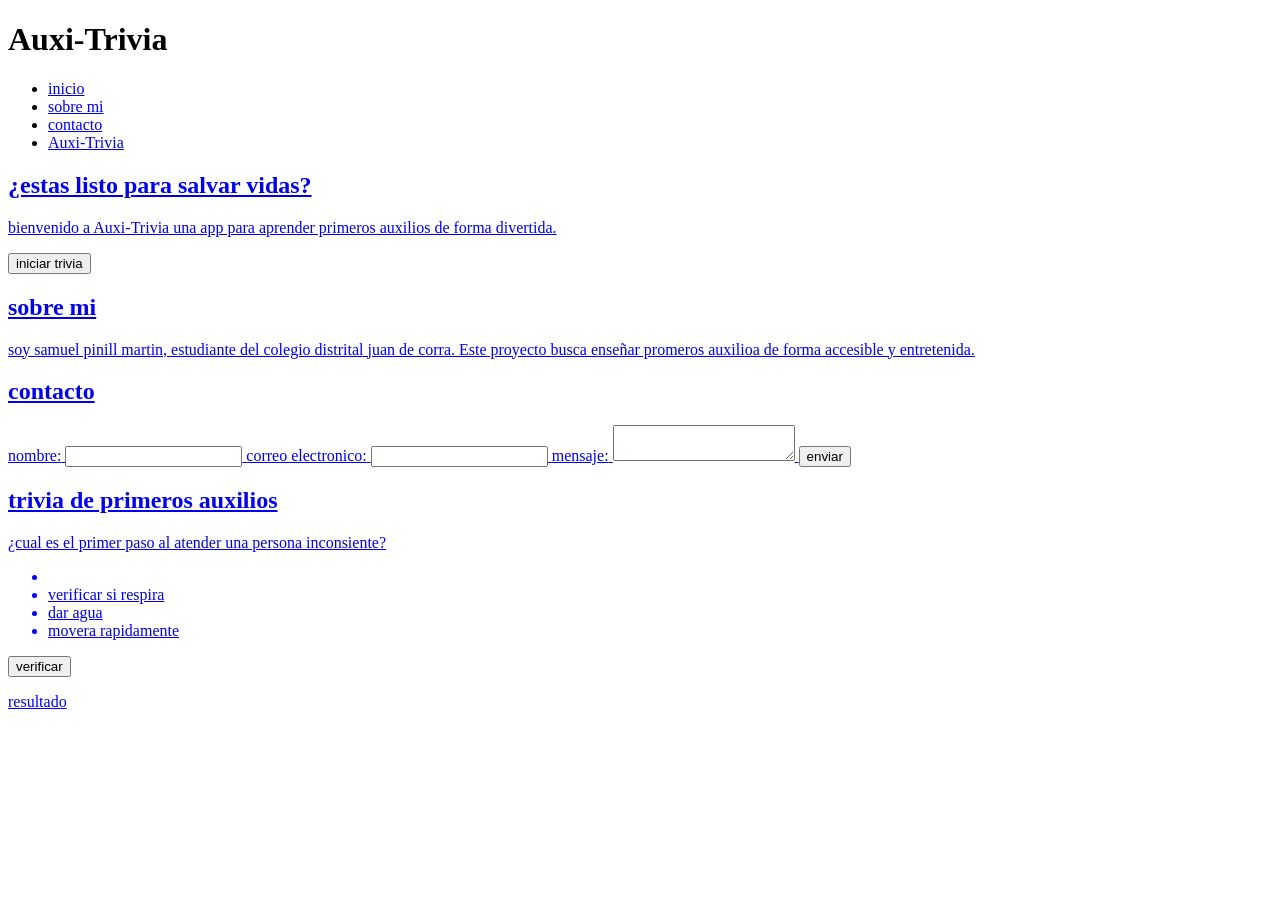
==== auxitrivia.html @ eefbf7b1 "Add files via upload" ====
<!DOCTYPE html>
<html lang="es">

<head>
    <meta charset="UTF-8">
    <meta name="viewport" content="width=device-width, initial-scale=1.0">
    <title>Auxi-Trivia.Aprende primeros auxilios</title>
    <link rel="stylesheet" href="auxitrivia.css">
</head>
<body>
    <header>
        <h1>Auxi-Trivia</h1>
        <nav>
            <ul>
                <li><a href="#inicio">inicio</a></li>
                <li><a href="#sobre-mi">sobre mi</li>
                <li><a href="#contacto">contacto</li>
                <li><a href="#trivia">Auxi-Trivia</li>
            </ul>
        </nav>
    </header>

    <main>
        <section id="inicio">
            <h2>¿estas listo para salvar vidas?</h2>
            <p>bienvenido a Auxi-Trivia una app para aprender primeros
                 auxilios de forma divertida.</p>
                 <button>iniciar trivia</button>
        </section>

        <section id="sobre-mi">
         <h2>sobre mi</h2>
         <p>soy samuel pinill martin, estudiante del colegio distrital juan de corra. Este proyecto busca enseñar promeros auxilioa de forma accesible y entretenida.</p>
          </section>

          <section id="contactos">
             <h2>contacto</h2>
             <form action="#" method="post">
             <label for="nombre">nombre:</label>
             <input type="text" id="nombre" name="nombre" required>
              <label for="email">correo electronico:</label>
              <input type="email" id="email" name="email" required>
              <label for="mensaje">mensaje:</label>
              <textarea id="mensaje" name="mensaje" requiered></textarea>
              <button type="submit">enviar</button>

             </form>
          </section>

          <section id="trivia">
            <h2> trivia de primeros auxilios</h2>
            <div id class="pregunta">
            <p id="texto-pregunta"> ¿cual es el primer paso al atender una persona inconsiente?</p>
            <ul>
                <li><span></span></li>
                <li><span>verificar si respira</span></li>
                <li><span>dar agua</span></li>
                <li><span>movera rapidamente</span></li>
                  

                </ul>
                <button class="verificar">verificar</button>
                <p id="resultadod">resultado</p>
                </div>
          </section>
    </main>
    
    
</body>
</html>
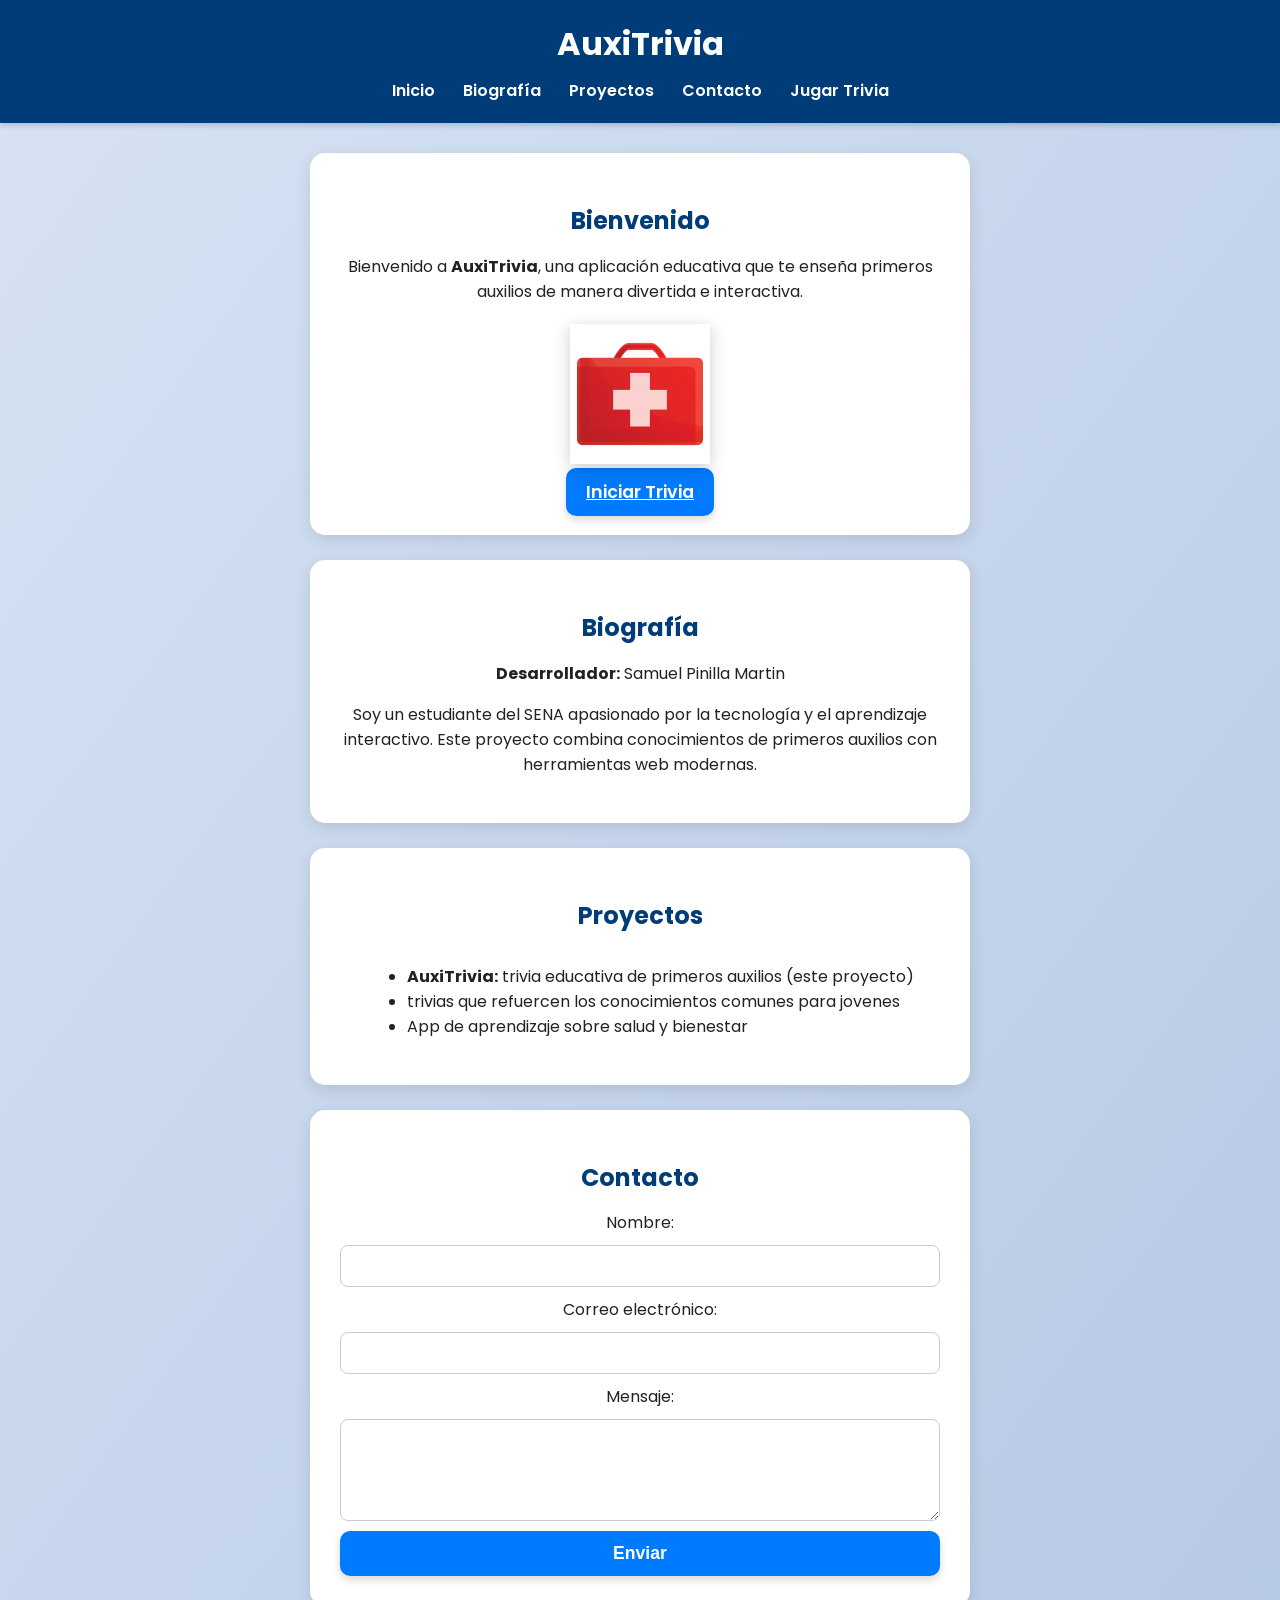
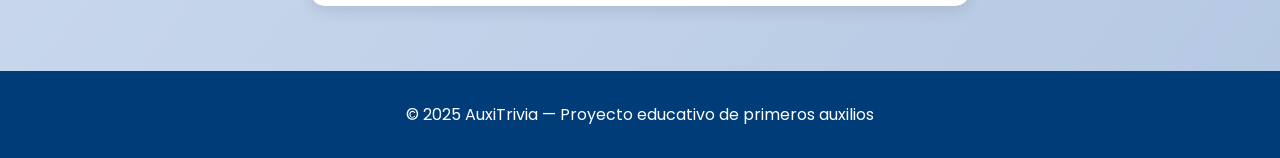
==== commit 17cfc028: "Add files via upload" ====
--- a/auxitrivia.html
+++ b/auxitrivia.html
@@ -1,70 +1,78 @@
-<!DOCTYPE html>
+<!doctype html>
 <html lang="es">
-
 <head>
-    <meta charset="UTF-8">
-    <meta name="viewport" content="width=device-width, initial-scale=1.0">
-    <title>Auxi-Trivia.Aprende primeros auxilios</title>
-    <link rel="stylesheet" href="auxitrivia.css">
+  <meta charset="utf-8" />
+  <meta name="viewport" content="width=device-width,initial-scale=1" />
+  <title>AuxiTrivia - Página Principal</title>
+  <link rel="stylesheet" href="auxitrivia.css">
 </head>
 <body>
-    <header>
-        <h1>Auxi-Trivia</h1>
-        <nav>
-            <ul>
-                <li><a href="#inicio">inicio</a></li>
-                <li><a href="#sobre-mi">sobre mi</li>
-                <li><a href="#contacto">contacto</li>
-                <li><a href="#trivia">Auxi-Trivia</li>
-            </ul>
-        </nav>
-    </header>
+  <header class="site-header">
+    <h1>AuxiTrivia</h1>
+    <nav>
+      <a href="#inicio">Inicio</a>
+      <a href="#biografia">Biografía</a>
+      <a href="#proyectos">Proyectos</a>
+      <a href="#contacto">Contacto</a>
+      <a href="trivia.html">Jugar Trivia</a>
+    </nav>
+  </header>
 
-    <main>
-        <section id="inicio">
-            <h2>¿estas listo para salvar vidas?</h2>
-            <p>bienvenido a Auxi-Trivia una app para aprender primeros
-                 auxilios de forma divertida.</p>
-                 <button>iniciar trivia</button>
-        </section>
+  <main>
+    <section id="inicio" class="card">
+  <h2>Bienvenido</h2>
+  <p>
+    Bienvenido a <strong>AuxiTrivia</strong>, una aplicación educativa que te enseña
+    primeros auxilios de manera divertida e interactiva.
+  </p>
 
-        <section id="sobre-mi">
-         <h2>sobre mi</h2>
-         <p>soy samuel pinill martin, estudiante del colegio distrital juan de corra. Este proyecto busca enseñar promeros auxilioa de forma accesible y entretenida.</p>
-          </section>
+ 
+  <img src="botiquin.jpg" alt="Botiquín AuxiTrivia" class="logo-img">
 
-          <section id="contactos">
-             <h2>contacto</h2>
-             <form action="#" method="post">
-             <label for="nombre">nombre:</label>
-             <input type="text" id="nombre" name="nombre" required>
-              <label for="email">correo electronico:</label>
-              <input type="email" id="email" name="email" required>
-              <label for="mensaje">mensaje:</label>
-              <textarea id="mensaje" name="mensaje" requiered></textarea>
-              <button type="submit">enviar</button>
+  <a href="trivia.html" class="btn">Iniciar Trivia</a>
+</section>
 
-             </form>
-          </section>
 
-          <section id="trivia">
-            <h2> trivia de primeros auxilios</h2>
-            <div id class="pregunta">
-            <p id="texto-pregunta"> ¿cual es el primer paso al atender una persona inconsiente?</p>
-            <ul>
-                <li><span></span></li>
-                <li><span>verificar si respira</span></li>
-                <li><span>dar agua</span></li>
-                <li><span>movera rapidamente</span></li>
-                  
+    <section id="biografia" class="card">
+      <h2>Biografía</h2>
+      <p><strong>Desarrollador:</strong> Samuel Pinilla Martin</p>
+      <p>
+        Soy un estudiante del SENA apasionado por la tecnología y el aprendizaje interactivo.
+        Este proyecto combina conocimientos de primeros auxilios con herramientas web modernas.
+      </p>
+    </section>
 
-                </ul>
-                <button class="verificar">verificar</button>
-                <p id="resultadod">resultado</p>
-                </div>
-          </section>
-    </main>
-    
-    
+    <section id="proyectos" class="card">
+      <h2>Proyectos</h2>
+      <ul style="text-align:left; display:inline-block;">
+        <li><strong>AuxiTrivia:</strong> trivia educativa de primeros auxilios (este proyecto)</li>
+        <li>trivias que refuercen los conocimientos comunes para jovenes</li>
+        <li>App de aprendizaje sobre salud y bienestar</li>
+      </ul>
+    </section>
+
+    <section id="contacto" class="card">
+      <h2>Contacto</h2>
+      <form id="contact-form" novalidate>
+        <label for="name">Nombre:</label>
+        <input type="text" id="name" required>
+
+        <label for="email">Correo electrónico:</label>
+        <input type="email" id="email" required>
+
+        <label for="message">Mensaje:</label>
+        <textarea id="message" rows="4" required></textarea>
+
+        <button type="submit" class="btn">Enviar</button>
+        <p id="feedback" class="hidden"></p>
+      </form>
+    </section>
+  </main>
+
+  <footer>
+    <p>© 2025 AuxiTrivia — Proyecto educativo de primeros auxilios</p>
+  </footer>
+
+  <script src="auxitrivia.js"></script>
 </body>
-</html>+</html>
--- a/auxitrivia.css
+++ b/auxitrivia.css
@@ -0,0 +1,122 @@
+/* Estilo principal de la página de inicio AuxiTrivia */
+
+@import url('https://fonts.googleapis.com/css2?family=Poppins:wght@400;600&display=swap');
+
+body {
+  font-family: 'Poppins', sans-serif;
+  background: linear-gradient(to bottom right, #d7e3f4, #b5c8e3);
+  color: #222;
+  margin: 0;
+  padding: 0;
+  text-align: center;
+}
+
+/* Header */
+header {
+  background: #003c78;
+  color: #fff;
+  padding: 20px 0;
+  box-shadow: 0 2px 6px rgba(0,0,0,0.2);
+}
+
+header h1 {
+  margin: 0;
+  font-size: 2rem;
+}
+
+nav {
+  margin-top: 10px;
+}
+
+nav a {
+  color: #fff;
+  text-decoration: none;
+  margin: 0 12px;
+  font-weight: 600;
+}
+
+nav a:hover {
+  text-decoration: underline;
+}
+
+/* Contenido */
+main {
+  display: flex;
+  flex-direction: column;
+  align-items: center;
+  margin-top: 30px;
+}
+
+/* Tarjetas */
+.card {
+  background: #fff;
+  border-radius: 15px;
+  padding: 30px;
+  width: 85%;
+  max-width: 600px;
+  margin-bottom: 25px;
+  box-shadow: 0 5px 15px rgba(0,0,0,0.1);
+}
+
+.card h2 {
+  color: #003c78;
+  margin-bottom: 15px;
+}
+
+/* Imagen del desarrollador */
+.avatar {
+  width: 120px;
+  border-radius: 50%;
+  margin-top: 15px;
+}
+
+/* Botón principal */
+.btn {
+  background: #007bff;
+  color: #fff;
+  border: none;
+  padding: 12px 20px;
+  border-radius: 10px;
+  cursor: pointer;
+  font-size: 1.1rem;
+  font-weight: 600;
+  box-shadow: 0 4px 8px rgba(0,0,0,0.15);
+  transition: transform 0.1s ease;
+}
+
+.btn:hover {
+  transform: scale(1.05);
+}
+
+/* Contacto */
+form {
+  display: flex;
+  flex-direction: column;
+  gap: 10px;
+  margin-top: 10px;
+}
+
+input, textarea {
+  padding: 10px;
+  border-radius: 8px;
+  border: 1px solid #ccc;
+  font-family: 'Poppins', sans-serif;
+}
+
+footer {
+  background: #003c78;
+  color: #fff;
+  padding: 15px;
+  margin-top: 40px;
+}
+
+.hidden {
+  display: none;
+}
+
+.logo-img {
+  width: 140px;
+  display: block;
+  margin: 20px auto 15px auto;
+  filter: drop-shadow(0 4px 8px rgba(0,0,0,0.2));
+}
